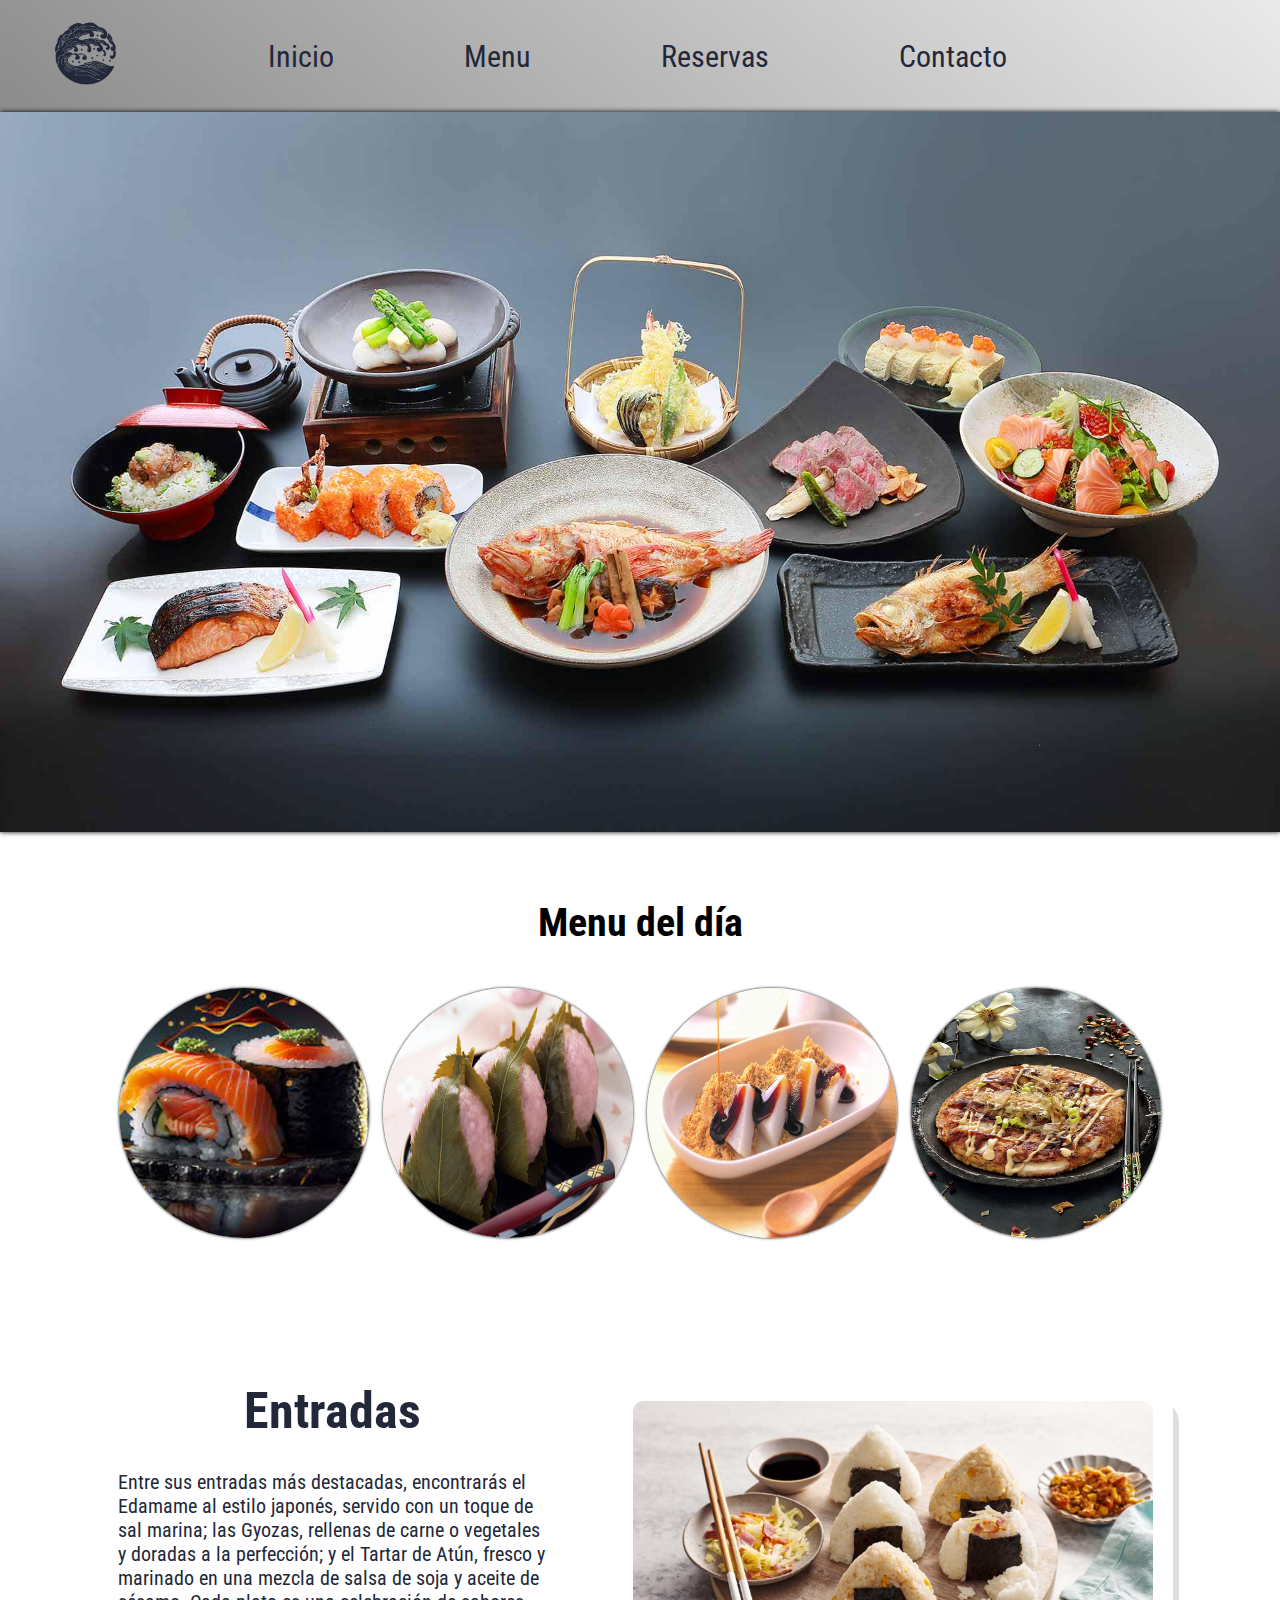
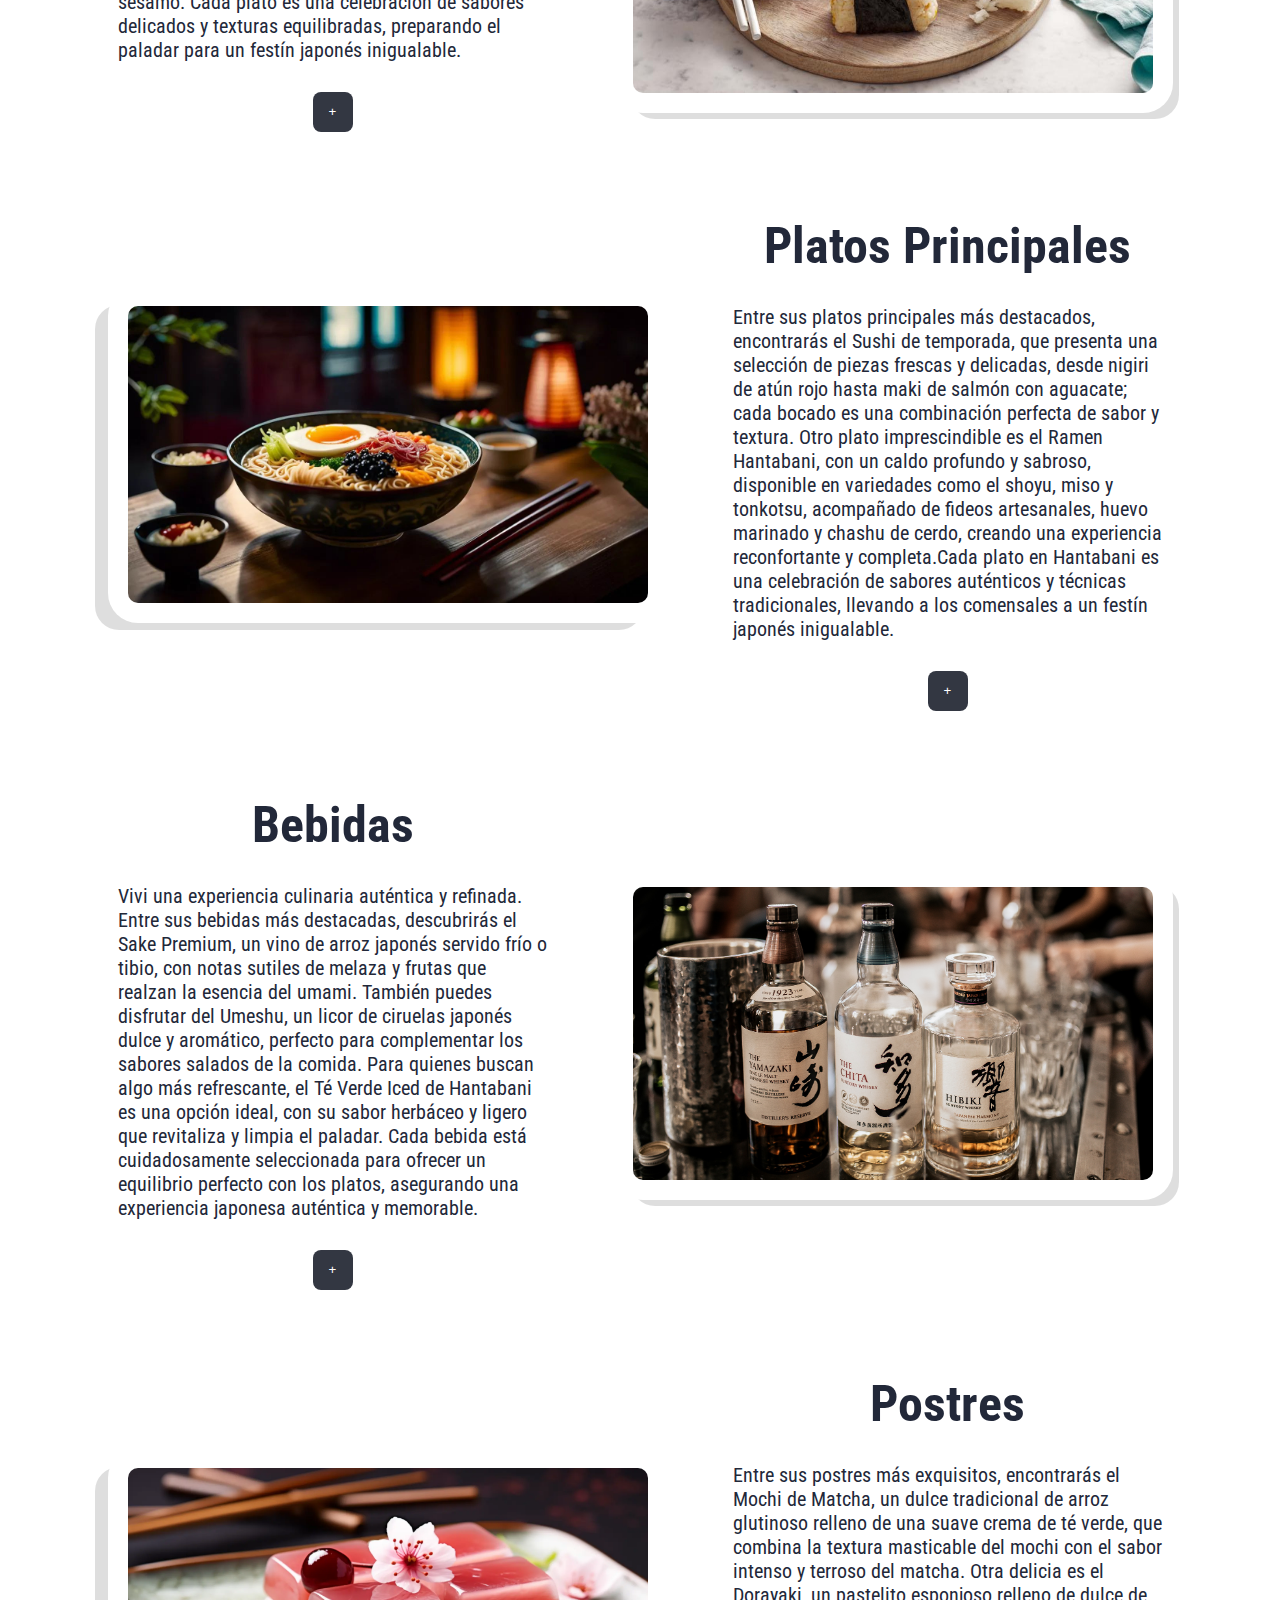
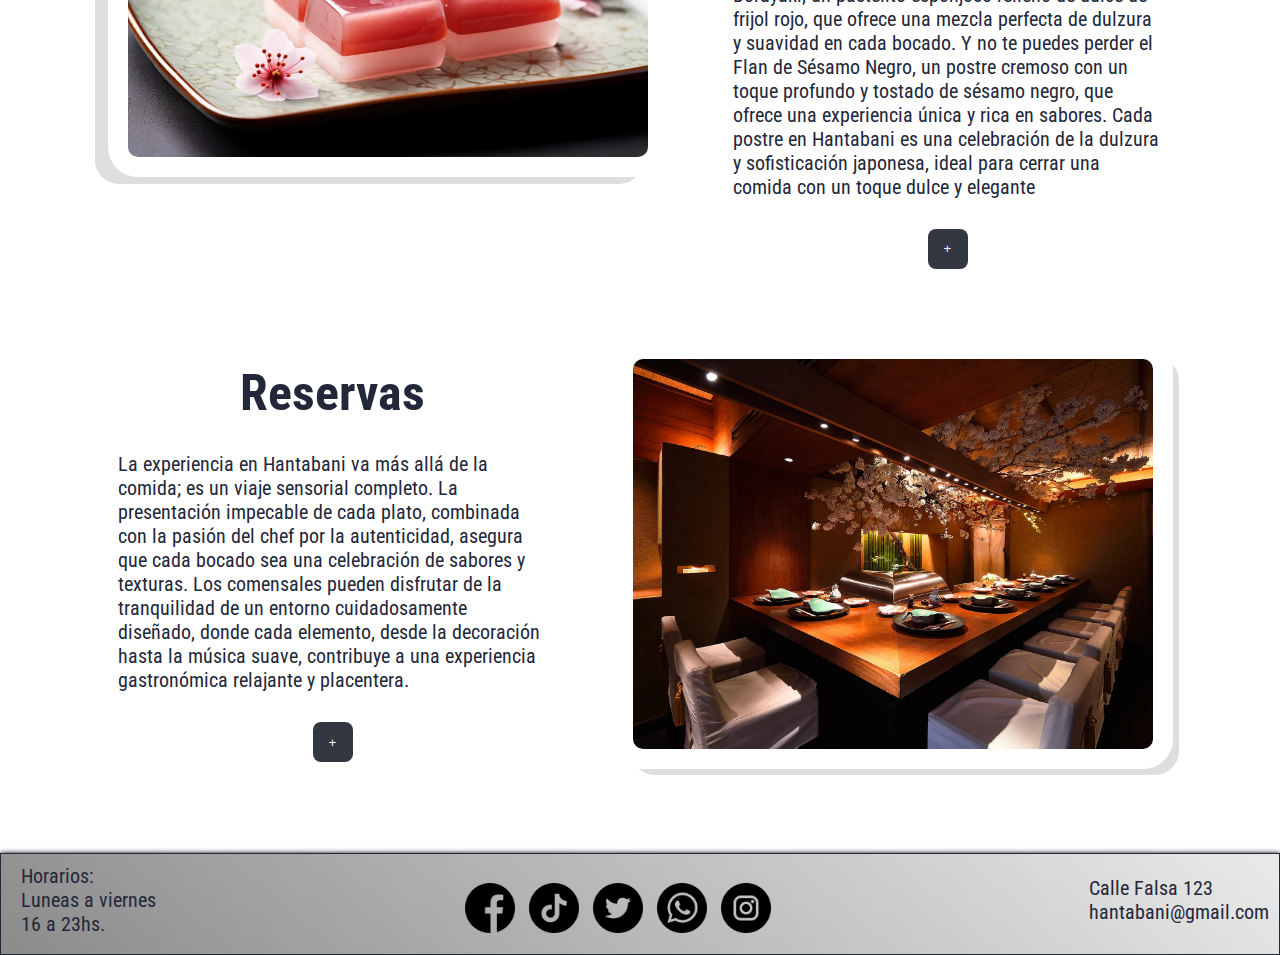
==== pages/index.html @ feb8d87d "version final de la pagina principal" ====
<!DOCTYPE html>
<html lang="en">
  <head>
    <meta charset="UTF-8" />
    <meta name="viewport" content="width=device-width, initial-scale=1.0" />
    <link rel="stylesheet" href="/styles/styles.css" />
    <link
      href="https://fonts.googleapis.com/css2?family=Roboto+Condensed:ital,wght@0,100..900;1,100..900&display=swap"
      rel="stylesheet"
    />
    <title>Hantabani</title>
  </head>
  <body>
    <header class="principal">
      <nav>
        <ul>
          <a href="#"
            ><img
              src="/img/logo.png"
              alt="Logo del restaurante"
              class="principal-imagen"
          /></a>
          <li><a href="#" class="principal-inicio">Inicio</a></li>
          <li><a href="" class="principal-menu">Menu</a></li>
          <li><a href="" class="principal-reservas">Reservas</a></li>
          <li><a href="" class="principal-contacto">Contacto</a></li>
        </ul>
      </nav>
    </header>
    <div class="imagen-container">
      <img src="/img/content.jfif" alt="Descripción de la imagen" />
    </div>

    <section class="menu-del-dia">
      <h1>Menu del día</h1>
      <div class="img-mdd">
        <img src="/img/a..jfif" alt="Foto de sushi" />
        <img src="/img/Sakuramochi.jpg" alt="Foto de Sakuramochi" />
        <img src="/img/Kuzumochi.jpg" alt="Foto de Kuzumochi" />
        <img src="/img/okonomiyaki.jpg" alt="Foto de Okonomiyaki" />
      </div>
    </section>

    <section class="section-menu">
      <div class="box-entradas">
        <div class="title-descrp-butt">
          <h3 class="title">Entradas</h3>
          <div class="texto">
            <p>
              Entre sus entradas más destacadas, encontrarás el Edamame al
              estilo japonés, servido con un toque de sal marina; las Gyozas,
              rellenas de carne o vegetales y doradas a la perfección; y el
              Tartar de Atún, fresco y marinado en una mezcla de salsa de soja y
              aceite de sésamo. Cada plato es una celebración de sabores
              delicados y texturas equilibradas, preparando el paladar para un
              festín japonés inigualable.
            </p>
          </div>
          <div class="boton-ruta">
            <button>+</button>
          </div>
        </div>
        <div class="box-img-entradas">
          <img
            src="/img/onigiri.jpg"
            alt="Imagen de onigiris"
            class="ph-entradas"
          />
        </div>
      </div>
      <div class="box-platos">
        <div class="title-descrp-butt">
          <h3 class="title">Platos Principales</h3>
          <div class="texto">
            <p>
              Entre sus platos principales más destacados, encontrarás el Sushi
              de temporada, que presenta una selección de piezas frescas y
              delicadas, desde nigiri de atún rojo hasta maki de salmón con
              aguacate; cada bocado es una combinación perfecta de sabor y
              textura. Otro plato imprescindible es el Ramen Hantabani, con un
              caldo profundo y sabroso, disponible en variedades como el shoyu,
              miso y tonkotsu, acompañado de fideos artesanales, huevo marinado
              y chashu de cerdo, creando una experiencia reconfortante y
              completa.Cada plato en Hantabani es una celebración de sabores
              auténticos y técnicas tradicionales, llevando a los comensales a
              un festín japonés inigualable.
            </p>
          </div>
          <div class="boton-ruta">
            <button>+</button>
          </div>
        </div>
        <div class="box-img-platos">
          <img src="/img/ramen.jpg" alt="Imagen de ramen" class="ph-plato" />
        </div>
      </div>
      <div class="box-bebidas">
        <div class="title-descrp-butt">
          <h3 class="title">Bebidas</h3>
          <div class="texto">
            <p>
              Vivi una experiencia culinaria auténtica y refinada. Entre sus
              bebidas más destacadas, descubrirás el Sake Premium, un vino de
              arroz japonés servido frío o tibio, con notas sutiles de melaza y
              frutas que realzan la esencia del umami. También puedes disfrutar
              del Umeshu, un licor de ciruelas japonés dulce y aromático,
              perfecto para complementar los sabores salados de la comida. Para
              quienes buscan algo más refrescante, el Té Verde Iced de Hantabani
              es una opción ideal, con su sabor herbáceo y ligero que revitaliza
              y limpia el paladar. Cada bebida está cuidadosamente seleccionada
              para ofrecer un equilibrio perfecto con los platos, asegurando una
              experiencia japonesa auténtica y memorable.
            </p>
          </div>
          <div class="boton-ruta">
            <button>+</button>
          </div>
        </div>
        <div class="box-img-bebidas">
          <img
            src="/img/drinks.jpg"
            alt="Imagen de bebida japonesa"
            class="ph-bebida"
          />
        </div>
      </div>
      <div class="box-postres">
        <div class="title-descrp-butt">
          <h3 class="title">Postres</h3>
          <div class="texto">
            <p>
              Entre sus postres más exquisitos, encontrarás el Mochi de Matcha,
              un dulce tradicional de arroz glutinoso relleno de una suave crema
              de té verde, que combina la textura masticable del mochi con el
              sabor intenso y terroso del matcha. Otra delicia es el Dorayaki,
              un pastelito esponjoso relleno de dulce de frijol rojo, que ofrece
              una mezcla perfecta de dulzura y suavidad en cada bocado. Y no te
              puedes perder el Flan de Sésamo Negro, un postre cremoso con un
              toque profundo y tostado de sésamo negro, que ofrece una
              experiencia única y rica en sabores. Cada postre en Hantabani es
              una celebración de la dulzura y sofisticación japonesa, ideal para
              cerrar una comida con un toque dulce y elegante
            </p>
          </div>
          <div class="boton-ruta">
            <button>+</button>
          </div>
        </div>
        <div class="box-img-postres">
          <img src="/img/yokan.jpeg" alt="Imagen de yokan" class="ph-postre" />
        </div>
      </div>
      <div class="box-reservas">
        <div class="title-descrp-butt">
          <h3 class="title">Reservas</h3>
          <div class="texto">
            <p>
              La experiencia en Hantabani va más allá de la comida; es un viaje
              sensorial completo. La presentación impecable de cada plato,
              combinada con la pasión del chef por la autenticidad, asegura que
              cada bocado sea una celebración de sabores y texturas. Los
              comensales pueden disfrutar de la tranquilidad de un entorno
              cuidadosamente diseñado, donde cada elemento, desde la decoración
              hasta la música suave, contribuye a una experiencia gastronómica
              relajante y placentera.
            </p>
          </div>
          <div class="boton-ruta">
            <button>+</button>
          </div>
        </div>
        <div class="box-img-reservas">
          <img
            src="/img/restaurant.jpeg"
            alt="Imagen del restaurante"
            class="ph-restaurant"
          />
        </div>
      </div>
    </section>

    <footer class="footer-menu">
      <div class="menu-footer">
        <p>
          Horarios:<br />
          Luneas a viernes <br />
          16 a 23hs.
        </p>
        <div class="redes">
          <img src="/img/facebook (1).png" alt="" />
          <img src="/img/tiktok.png" alt="" />
          <img src="/img/twitter.png" alt="" />
          <img src="/img/whatsapp (1).png" alt="" />
          <img src="/img/instagram (1).png" alt="" />
        </div>
        <p>
          Calle Falsa 123<br />
          <a href="">hantabani@gmail.com</a>
        </p>
      </div>
    </footer>
  </body>
</html>
---- styles/styles.css ----
:root {
    --color-font:#222839;
}

body {
    padding: 0;
    margin: 0;
    font-family: "Roboto Condensed", sans-serif;
}

/******HEADER******/

.principal  {
    background: linear-gradient(220.55deg, #EAEAEA 0%, #8b8b8b 100%);
    width: 100%;
}

.principal ul {
    list-style: none;
    margin: 0;
    padding: 0;
    display:flex;
    justify-content: flex-start;
    gap: 100px;
}

.principal li {
    display: flex;
    justify-content: center;
    align-items: center;
    font-size: 20px;
}

.principal li a {
    font-size: 30px;
    color: var(--color-font);
}

.principal a {
    margin-left:30px;
}

.principal-imagen {
    width: 100px;
    padding: 2px;
    margin: 2px;
    border-radius: 50%;
}

/******IMAGEN-PRESENTACION******/

.principal a {
    color: var(--color-font);
    text-decoration: none;
}



.imagen-container {
    width: 100%; 
    height: 80vh; 
    overflow: hidden; 
    box-shadow: 0 0 5px;
}

.imagen-container img {
    width: 100%;
    height: 100%;
    object-fit: cover; 
    object-position: center; 
}

/******MENÚ DEL DÍA******/

.menu-del-dia {
    display: flex;
    flex-direction: column;
    justify-content: center;
    align-items: center;
    row-gap: 10px;
    margin: 20px;
    padding: 20px;
}

.menu-del-dia h1 {
    font-size: 40px;
}

.img-mdd img {
    width: 250px;
    height: 250px;
    border-radius: 50%;
    transition: width 0.5s, height 0.5s;
    box-shadow: 0 0 3px;
    margin: 5px;
}

.img-mdd img:hover {
    width: 300px;
    height: 300px;
}


/******SECCIONES MENU*****/

.section-menu {
    padding: 20px;
}
/***ENTRADAS****/

.box-entradas{
    display: flex;
    justify-content: space-around;
    align-items: center;
    margin: 50px;
    padding: 10px;
}

.box-img-entradas img{
    width: 520px;
    padding: 20px;
    transition: width 0.3s;
}

.box-img-entradas img:hover {
    width: 530px;
}

.ph-entradas {
    border-radius: 30px;
    box-shadow: 12px 12px 0px -6px rgba(0,0,0,0.13);
}


.title-descrp-butt {
    display: block;
    justify-content: center;
    align-items: center;
}


.title-descrp-butt h3 {
    display: flex;
    justify-content: center;
    margin: 15px;
    color: var(--color-font);
}

.title {
    font-size: 50px;
}

.texto {
    width: 450px;
}

.texto p {
    padding: 10px;
    font-size: 20px;
    color: var(--color-font);
}

.boton-ruta {
    display: flex;
    justify-content: center;
    align-items: center;
} 

.boton-ruta button {
    background-color:#333742;
    color: #fff;
    width: 40px;
    height: 40px;
    border-radius: 8px;
    border: none;
    cursor: pointer;
    transition: 0.3s;
}

.boton-ruta button:hover {
    background-color: #3b82f6;
    box-shadow: 0 0 0 5px #3b83f65f;
    color: #fff;
}

.descripcion {
    margin: 15px;
    font-size: 15px;
    width: 100vh;
}


/***PLATOS PRINCIPALES****/

.box-platos{
    display: flex;
    justify-content: space-around;
    align-items: center;
    margin: 50px;
    padding: 10px;
    flex-direction: row-reverse;
}

.title-platos {
    font-size: 20px;
}

.box-img-platos img{
    width: 520px;
    padding: 20px;
    transition: width 0.3s;
}

.box-img-platos img:hover {
    width: 530px;
}

.ph-plato {
    border-radius: 30px;
    box-shadow: -19px 13px 0px -6px rgba(0,0,0,0.13);
}

/***BEBIDAS****/

.box-bebidas{
    display: flex;
    justify-content: space-around;
    align-items: center;
    margin: 50px;
    padding: 10px;
}

.title-bebidas {
    font-size: 20px;
}

.box-img-bebidas img{
    width: 520px;
    padding: 20px;
    transition: width 0.3s;
}

.box-img-bebidas img:hover {
    width: 550px;
}

.ph-bebida {
    border-radius: 30px;
    box-shadow: 12px 12px 0px -6px rgba(0,0,0,0.13);
}

/***POSTRES****/

.box-postres{
    display: flex;
    justify-content: space-around;
    align-items: center;
    margin: 50px;
    padding: 10px;
    flex-direction: row-reverse;
}

.box-postres title {
    font-size: 50px;
}

.title-postres {
    font-size: 20px;
}

.box-img-postres img{
    width: 520px;
    padding: 20px;
    transition: width 0.3s;
}

.box-img-postres img:hover {
    width: 550px;
}

.ph-postre {
    border-radius: 30px;
    box-shadow: -19px 13px 0px -6px rgba(0,0,0,0.13);
}

/***RESERVAS****/

.box-reservas{
    display: flex;
    justify-content: space-around;
    align-items: center;
    margin: 50px;
    padding: 10px;
}

.box-reservas title {
    font-size: 50px;
}

.title-reservas {
    font-size: 20px;
}

.box-img-reservas img{
    width: 520px;
    padding: 20px;
    transition: width 0.3s;
}

.box-img-reservas img:hover {
    width: 550px;
}

.ph-restaurant {
    border-radius: 30px;
    box-shadow: 12px 12px 0px -6px rgba(0,0,0,0.13);
}

/******FOOTER******/

.footer-menu {
    background: linear-gradient(220.55deg, #EAEAEA 0%, #8B8B8B 100%);
    height: 100px;
    border: #222839 solid 1px;
    box-shadow: 0 0 5px;
}

.menu-footer {
    padding: 0;
    margin: 0;
    display: flex;
    justify-content: space-between;
    align-items: center;
}

.menu-footer p {
    margin: 10px;
    font-size: 20px;
    padding-left: 10px;
    color: var(--color-font);
}


.menu-footer a {
    text-align: none;
    text-decoration: none;
    color: var(--color-font);
}

.redes img {
    width: 50px;
    padding: 5px;
    margin-top: 20px;
    transition: width 0.3s;
}

.redes img:hover {
    width: 60px;
}
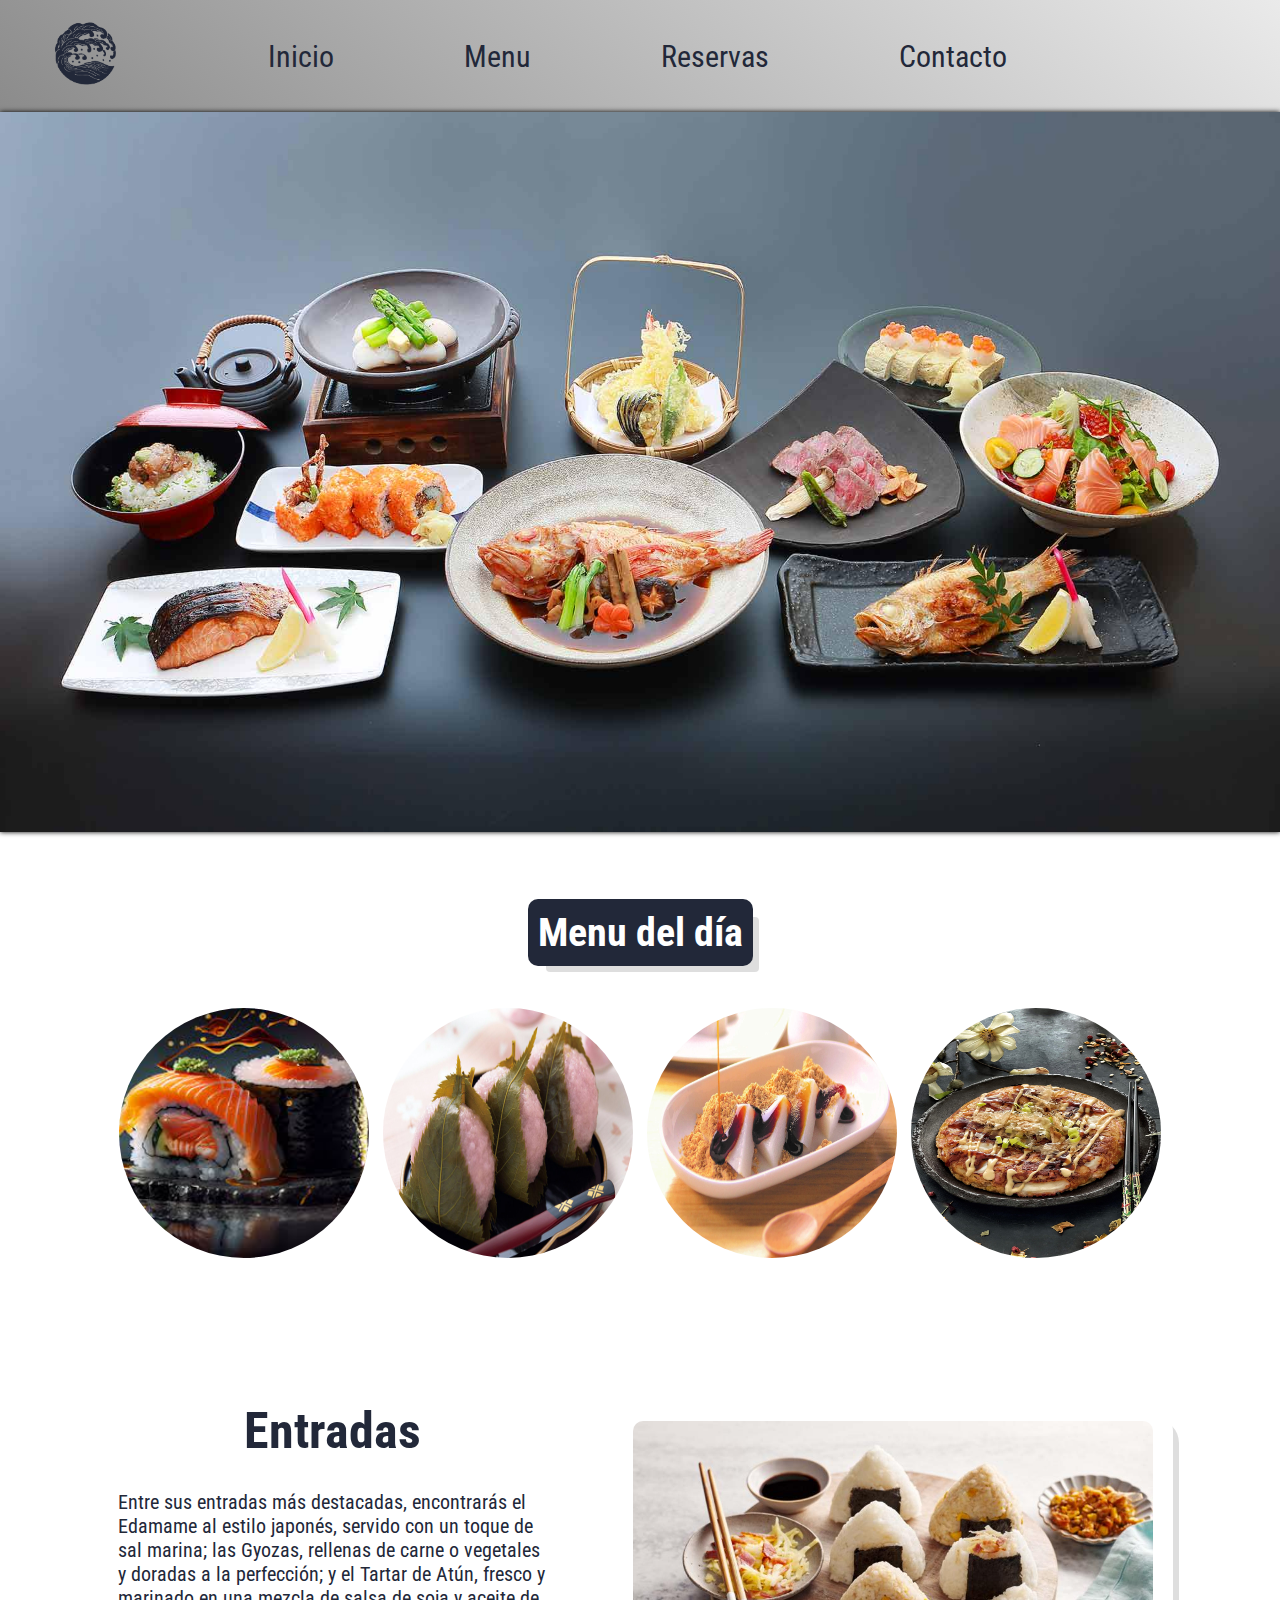
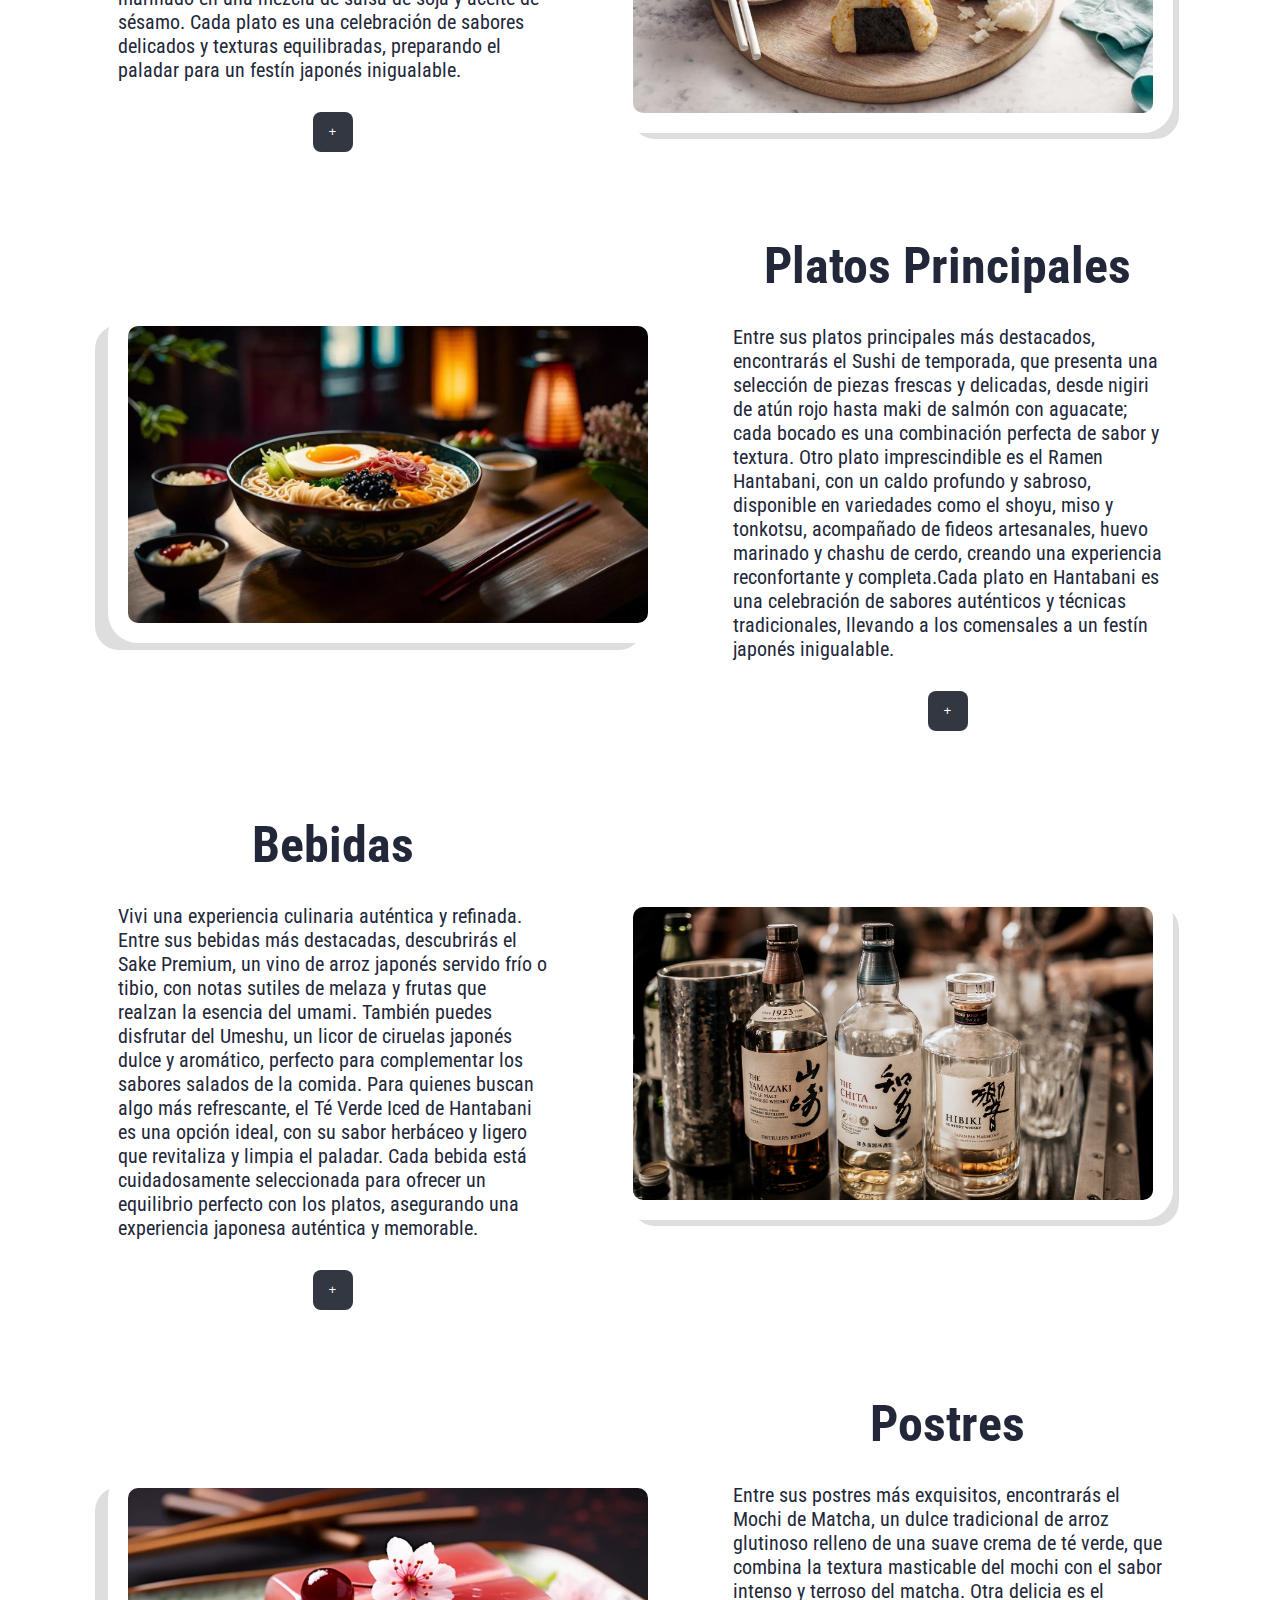
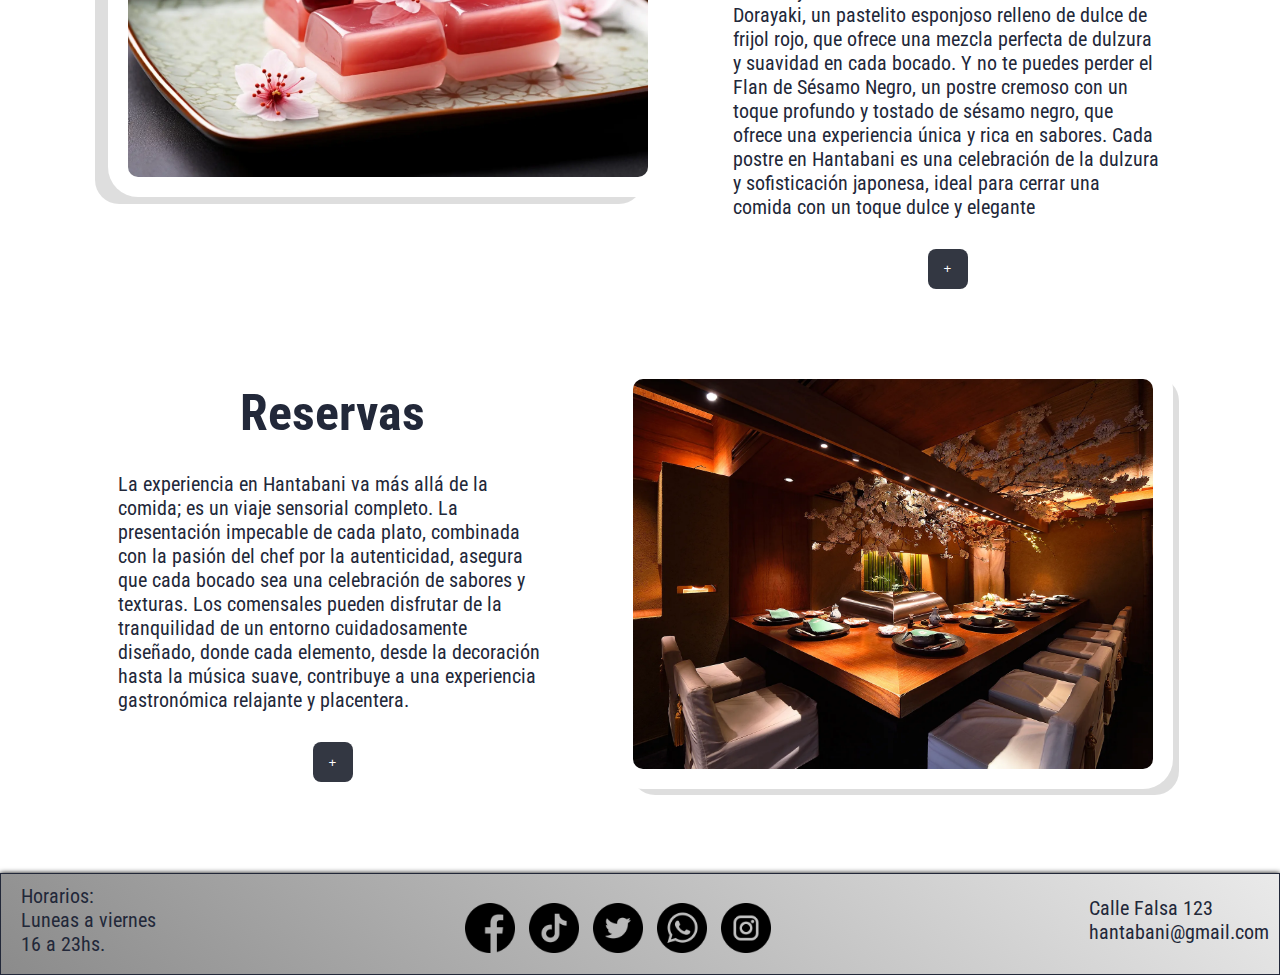
==== commit 74b54134: "rutas enlazadas y bebidas terminadas" ====
--- a/pages/index.html
+++ b/pages/index.html
@@ -9,21 +9,28 @@
       rel="stylesheet"
     />
     <title>Hantabani</title>
+    <style>
+      html {
+        scroll-behavior: smooth;
+      }
+    </style>
   </head>
   <body>
     <header class="principal">
       <nav>
         <ul>
-          <a href="#"
+          <a href="./index.html"
             ><img
               src="/img/logo.png"
               alt="Logo del restaurante"
               class="principal-imagen"
           /></a>
-          <li><a href="#" class="principal-inicio">Inicio</a></li>
-          <li><a href="" class="principal-menu">Menu</a></li>
-          <li><a href="" class="principal-reservas">Reservas</a></li>
-          <li><a href="" class="principal-contacto">Contacto</a></li>
+          <li>
+            <a href="./index.html" class="principal-inicio">Inicio</a>
+          </li>
+          <li><a href="#menu" class="principal-menu">Menu</a></li>
+          <li><a href="#reservas" class="principal-reservas">Reservas</a></li>
+          <li><a href="#contacto" class="principal-contacto">Contacto</a></li>
         </ul>
       </nav>
     </header>
@@ -41,7 +48,7 @@
       </div>
     </section>
 
-    <section class="section-menu">
+    <section id="menu" class="section-menu">
       <div class="box-entradas">
         <div class="title-descrp-butt">
           <h3 class="title">Entradas</h3>
@@ -113,7 +120,9 @@
             </p>
           </div>
           <div class="boton-ruta">
-            <button>+</button>
+            <a href="/pages/bebidas/bebidas.html">
+              <button>+</button>
+            </a>
           </div>
         </div>
         <div class="box-img-bebidas">
@@ -150,7 +159,7 @@
           <img src="/img/yokan.jpeg" alt="Imagen de yokan" class="ph-postre" />
         </div>
       </div>
-      <div class="box-reservas">
+      <div class="box-reservas" id="reservas">
         <div class="title-descrp-butt">
           <h3 class="title">Reservas</h3>
           <div class="texto">
@@ -179,7 +188,7 @@
       </div>
     </section>
 
-    <footer class="footer-menu">
+    <footer class="footer-menu" id="contacto">
       <div class="menu-footer">
         <p>
           Horarios:<br />
--- a/styles/styles.css
+++ b/styles/styles.css
@@ -39,6 +39,11 @@
 
 .principal a {
     margin-left:30px;
+    transition: color 0.3s;
+}
+
+.principal a:hover {
+    color: #fff;
 }
 
 .principal-imagen {
@@ -46,6 +51,11 @@
     padding: 2px;
     margin: 2px;
     border-radius: 50%;
+    transition: width 0.4s;
+}
+
+.principal-imagen:hover {
+    width: 130px;
 }
 
 /******IMAGEN-PRESENTACION******/
@@ -85,6 +95,11 @@
 
 .menu-del-dia h1 {
     font-size: 40px;
+    border-radius: 10px;
+    padding: 10px;
+    color: #fff;
+    background: var(--color-font);
+    box-shadow: 12px 12px 0px -6px rgba(0,0,0,0.13);
 }
 
 .img-mdd img {
@@ -92,7 +107,6 @@
     height: 250px;
     border-radius: 50%;
     transition: width 0.5s, height 0.5s;
-    box-shadow: 0 0 3px;
     margin: 5px;
 }
 
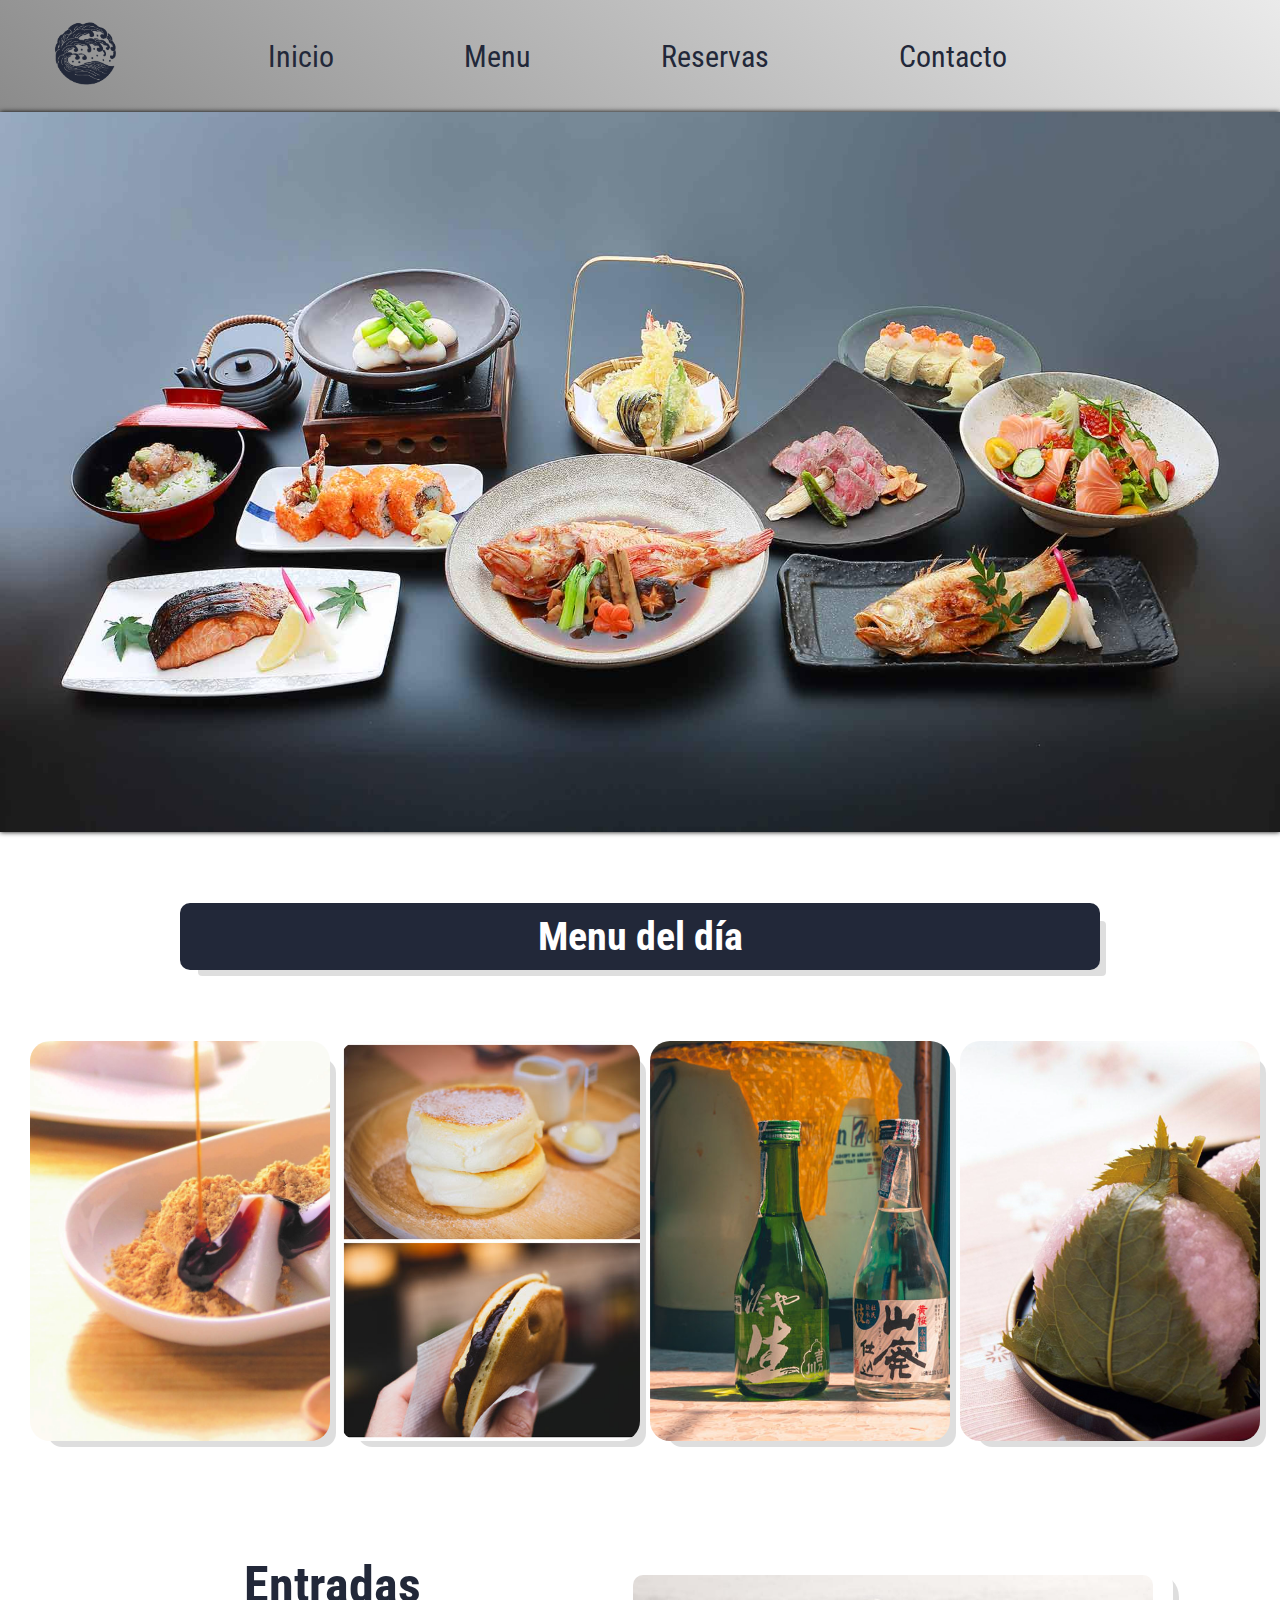
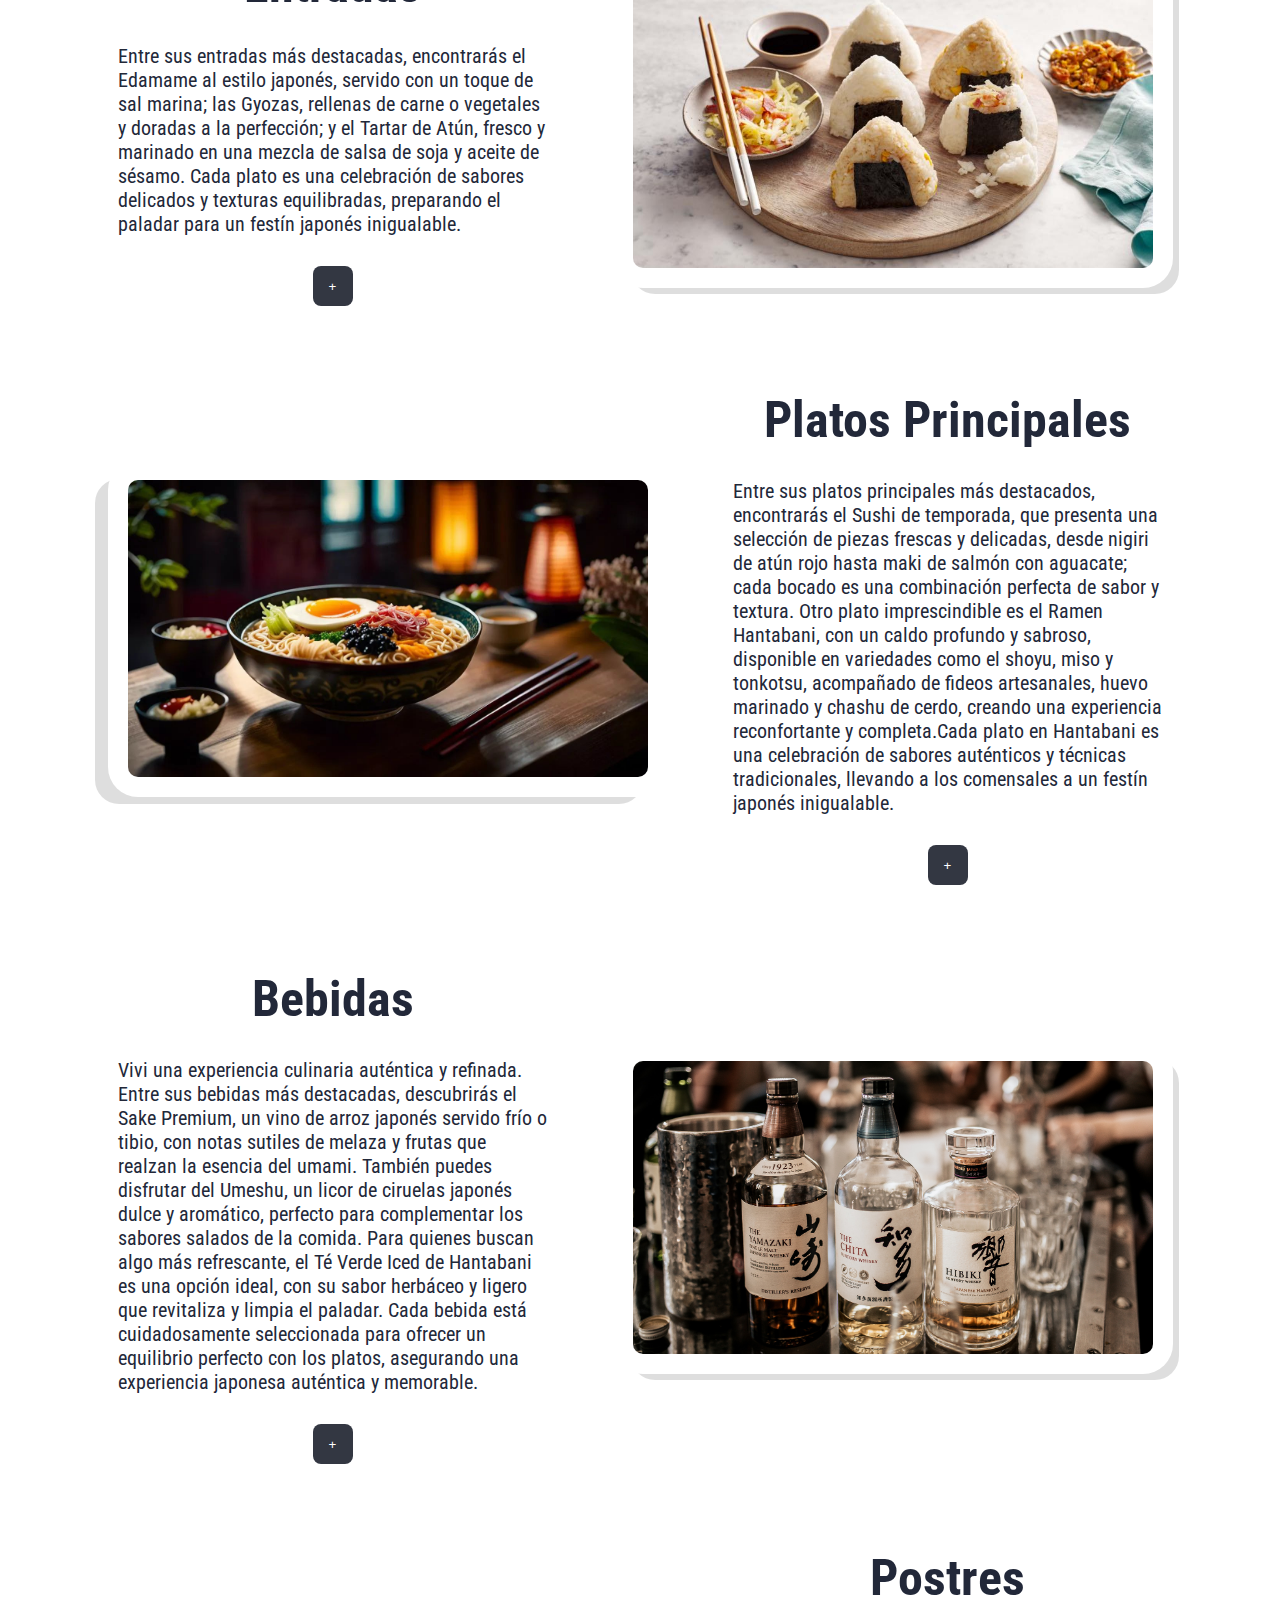
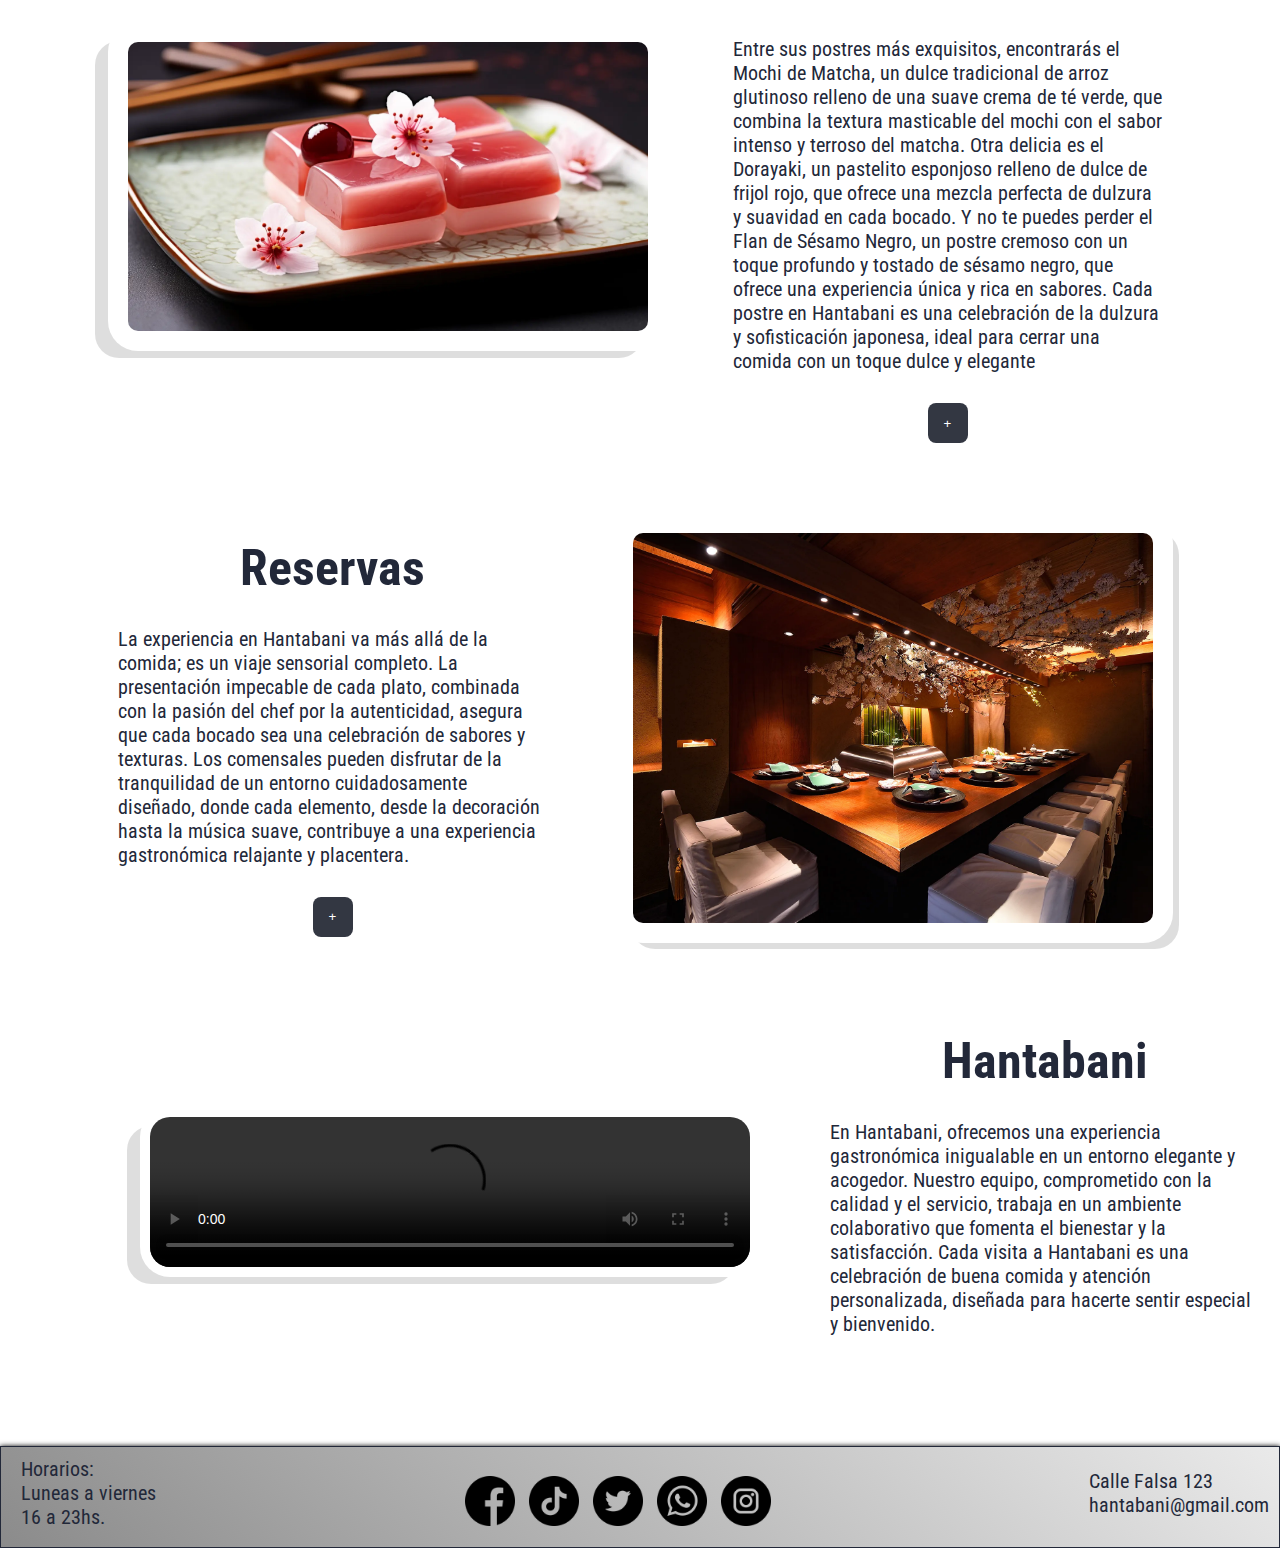
==== commit d111f4dc: "version semi-final" ====
--- a/pages/index.html
+++ b/pages/index.html
@@ -4,6 +4,7 @@
     <meta charset="UTF-8" />
     <meta name="viewport" content="width=device-width, initial-scale=1.0" />
     <link rel="stylesheet" href="/styles/styles.css" />
+    <link rel="icon" href="/img/logo.png" type="image/x-icon" />
     <link
       href="https://fonts.googleapis.com/css2?family=Roboto+Condensed:ital,wght@0,100..900;1,100..900&display=swap"
       rel="stylesheet"
@@ -39,12 +40,26 @@
     </div>
 
     <section class="menu-del-dia">
-      <h1>Menu del día</h1>
+      <div class="title-mdd-box">
+        <h1 class="mdd-title">Menu del día</h1>
+      </div>
       <div class="img-mdd">
-        <img src="/img/a..jfif" alt="Foto de sushi" />
-        <img src="/img/Sakuramochi.jpg" alt="Foto de Sakuramochi" />
-        <img src="/img/Kuzumochi.jpg" alt="Foto de Kuzumochi" />
-        <img src="/img/okonomiyaki.jpg" alt="Foto de Okonomiyaki" />
+        <div
+          class="imagenes-mdd"
+          style="background-image: url(/img/Kuzumochi.jpg)"
+        ></div>
+        <div
+          class="imagenes-mdd"
+          style="background-image: url(/img/cheescake.jpg)"
+        ></div>
+        <div
+          class="imagenes-mdd"
+          style="background-image: url(/img/sake.jpg)"
+        ></div>
+        <div
+          class="imagenes-mdd"
+          style="background-image: url(/img/Sakuramochi.jpg)"
+        ></div>
       </div>
     </section>
 
@@ -64,7 +79,9 @@
             </p>
           </div>
           <div class="boton-ruta">
-            <button>+</button>
+            <a href="entradas.html">
+              <button>+</button>
+            </a>
           </div>
         </div>
         <div class="box-img-entradas">
@@ -94,7 +111,9 @@
             </p>
           </div>
           <div class="boton-ruta">
-            <button>+</button>
+            <a href="platosPrincipales.html">
+              <button>+</button>
+            </a>
           </div>
         </div>
         <div class="box-img-platos">
@@ -120,7 +139,7 @@
             </p>
           </div>
           <div class="boton-ruta">
-            <a href="/pages/bebidas/bebidas.html">
+            <a href="bebidas.html">
               <button>+</button>
             </a>
           </div>
@@ -152,7 +171,9 @@
             </p>
           </div>
           <div class="boton-ruta">
-            <button>+</button>
+            <a href="postres.html">
+              <button>+</button>
+            </a>
           </div>
         </div>
         <div class="box-img-postres">
@@ -175,7 +196,9 @@
             </p>
           </div>
           <div class="boton-ruta">
-            <button>+</button>
+            <a href="reservas.html">
+              <button>+</button>
+            </a>
           </div>
         </div>
         <div class="box-img-reservas">
@@ -184,6 +207,31 @@
             alt="Imagen del restaurante"
             class="ph-restaurant"
           />
+        </div>
+      </div>
+      <div class="box-video" id="reservas">
+        <div class="title-descrp-butt">
+          <h3 class="title">Hantabani</h3>
+          <div class="texto">
+            <p>
+              En Hantabani, ofrecemos una experiencia gastronómica inigualable
+              en un entorno elegante y acogedor. Nuestro equipo, comprometido
+              con la calidad y el servicio, trabaja en un ambiente colaborativo
+              que fomenta el bienestar y la satisfacción. Cada visita a
+              Hantabani es una celebración de buena comida y atención
+              personalizada, diseñada para hacerte sentir especial y bienvenido.
+            </p>
+          </div>
+          <div class="boton-ruta"></div>
+        </div>
+        <div class="box-video">
+          <video class="video-restaurant" controls>
+            <source
+              src="/video/JAPANESE restaurant _ cinematic short video - Yarik Trushov (1080p, h264, youtube).mp4"
+              type="video/mp4"
+            />
+            Tu navegador no soporta la etiqueta de video.
+          </video>
         </div>
       </div>
     </section>
@@ -196,11 +244,21 @@
           16 a 23hs.
         </p>
         <div class="redes">
-          <img src="/img/facebook (1).png" alt="" />
-          <img src="/img/tiktok.png" alt="" />
-          <img src="/img/twitter.png" alt="" />
-          <img src="/img/whatsapp (1).png" alt="" />
-          <img src="/img/instagram (1).png" alt="" />
+          <a href="https://www.facebook.com/?locale=es_LA" target="_blank">
+            <img src="/img/facebook (1).png" alt="Imagen de Facebook" />
+          </a>
+          <a href="https://www.tiktok.com/es/" target="_blank">
+            <img src="/img/tiktok.png" alt="Imagen de Tik Tok" />
+          </a>
+          <a href="https://x.com/home?lang=es" target="_blank">
+            <img src="/img/twitter.png" alt="Imagen de Twitter" />
+          </a>
+          <a href="https://wa.me/101010101" target="_blank">
+            <img src="/img/whatsapp (1).png" alt="Imagen de Whatsapp" />
+          </a>
+          <a href="https://www.instagram.com/" target="_blank">
+            <img src="/img/instagram (1).png" alt="Imagen de Instagram" />
+          </a>
         </div>
         <p>
           Calle Falsa 123<br />
--- a/styles/styles.css
+++ b/styles/styles.css
@@ -83,36 +83,47 @@
 
 /******MENÚ DEL DÍA******/
 
-.menu-del-dia {
-    display: flex;
-    flex-direction: column;
-    justify-content: center;
-    align-items: center;
-    row-gap: 10px;
-    margin: 20px;
-    padding: 20px;
-}
-
-.menu-del-dia h1 {
+.title-mdd-box {
+    margin: 50px;
+    padding: 1px;
+    display: flex;
+    justify-content: center;
+}
+
+.mdd-title {
     font-size: 40px;
+    margin: 20px 60px;
+    padding: 20px;
     border-radius: 10px;
+    display: flex;
+    justify-content: center;
+    width: 100vh;
     padding: 10px;
     color: #fff;
     background: var(--color-font);
     box-shadow: 12px 12px 0px -6px rgba(0,0,0,0.13);
 }
 
-.img-mdd img {
-    width: 250px;
-    height: 250px;
-    border-radius: 50%;
-    transition: width 0.5s, height 0.5s;
-    margin: 5px;
-}
-
-.img-mdd img:hover {
-    width: 300px;
-    height: 300px;
+.img-mdd {
+    display: flex;
+    margin: 20px;
+}
+
+.imagenes-mdd {
+    border-radius: 20px;
+    margin-left: 10px;
+    height: 400px;
+    background-color: black;
+    flex: 1;
+    transition: .3s all ease;
+    box-shadow: 12px 12px 0px -6px rgba(0,0,0,0.13);
+    background-repeat: no-repeat;
+    background-size: cover;
+}
+
+.imagenes-mdd:hover {
+    flex: 2;
+    background-color: 12px 12px 0px -6px rgba(0,0,0,0.13);;
 }
 
 
@@ -331,6 +342,32 @@
     box-shadow: 12px 12px 0px -6px rgba(0,0,0,0.13);
 }
 
+/******VIDEO******/
+
+.box-video{
+    display: flex;
+    justify-content: space-around;
+    align-items: center;
+    margin: 50px;
+    padding: 10px;
+    flex-direction: row-reverse;
+}
+
+.box-video title {
+    font-size: 50px;
+}
+
+.box-video video{
+    width: 600px;
+    padding: 10px;
+    transition: width 0.3s;
+}
+
+.video-restaurant {
+    border-radius: 30px;
+    box-shadow: -19px 13px 0px -6px rgba(0,0,0,0.13);
+}
+
 /******FOOTER******/
 
 .footer-menu {
@@ -380,6 +417,3 @@
 
 
 
-
-
-
